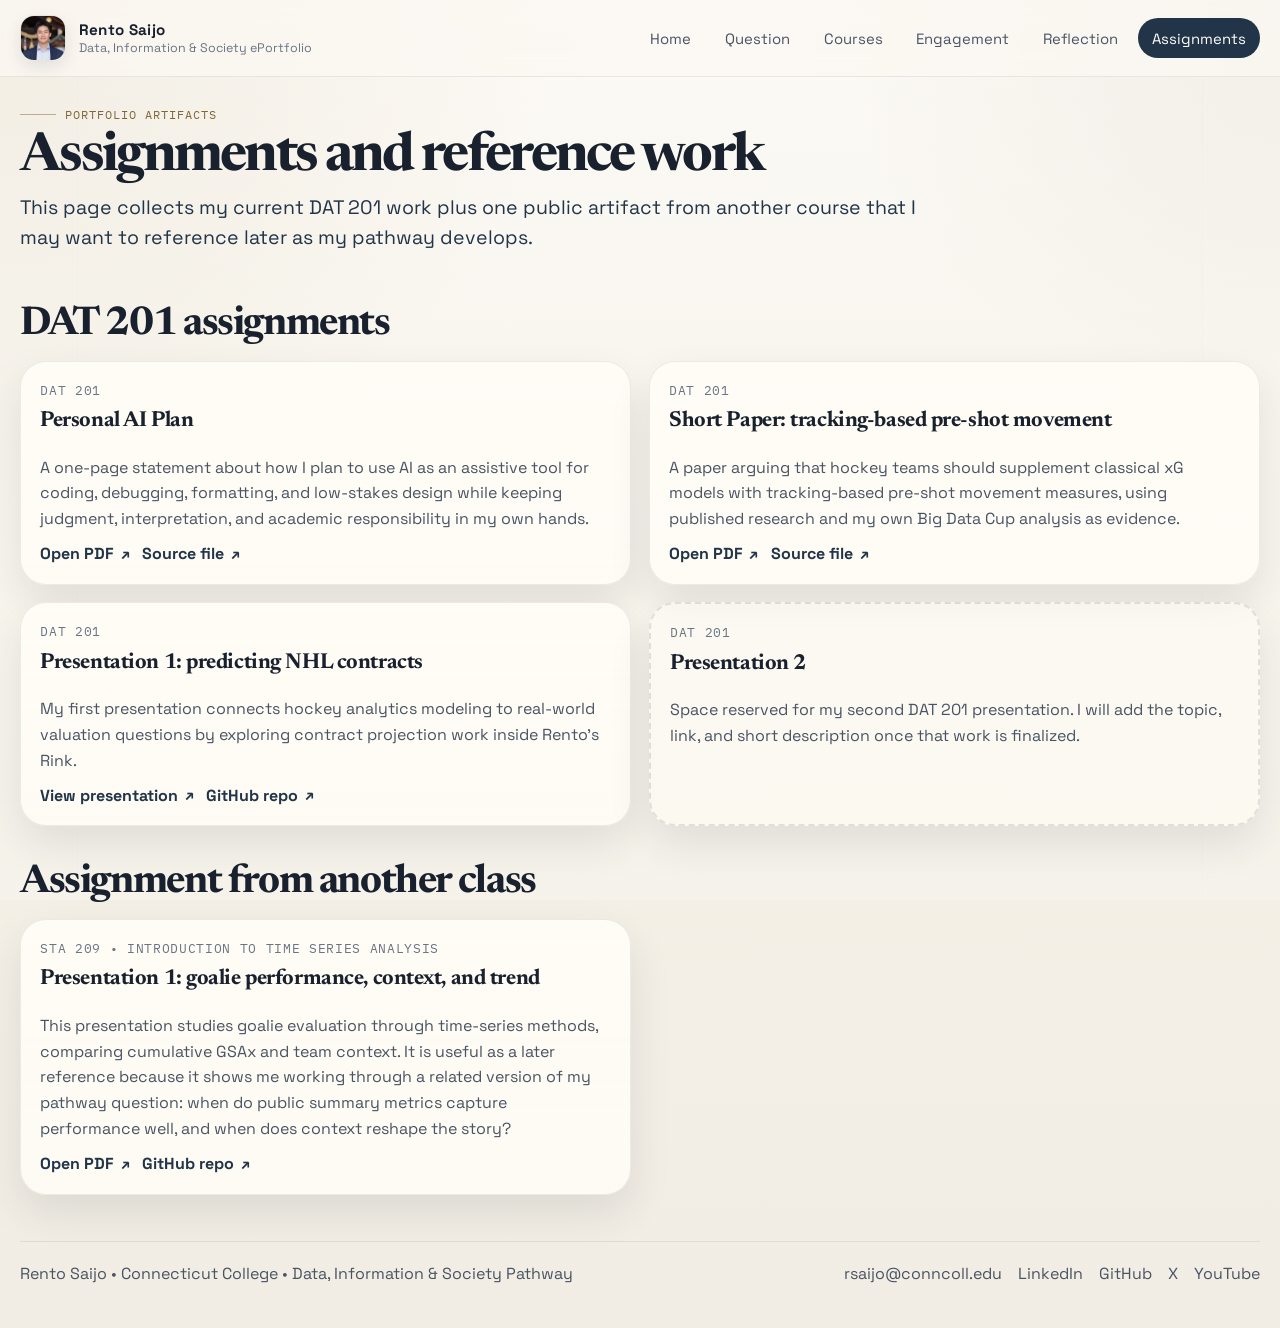
==== assignments.html @ 95d4f437 "Start ePortfolio" ====
<!DOCTYPE html>
<html lang="en">
  <head>
    <meta charset="UTF-8" />
    <meta name="viewport" content="width=device-width, initial-scale=1.0" />
    <title>Assignments | Rento Saijo</title>
    <meta name="description" content="Assignments for Rento Saijo's Data, Information and Society ePortfolio." />
    <link rel="icon" type="image/png" href="assets/letter_raw.png" />
    <link rel="stylesheet" href="styles.css" />
    <script src="script.js" defer></script>
  </head>
  <body>
    <header class="site-header">
      <div class="shell">
        <a class="brand" href="index.html">
          <img class="brand-mark" src="assets/RentoSaijo_Background.jpeg" alt="Portrait of Rento Saijo" />
          <div class="brand-text">
            <p class="brand-title">Rento Saijo</p>
            <p class="brand-subtitle">Data, Information &amp; Society ePortfolio</p>
          </div>
        </a>
        <button class="nav-toggle" data-nav-toggle aria-expanded="false" aria-label="Open navigation">
          Menu
        </button>
        <nav class="site-nav" data-nav>
          <a href="index.html">Home</a>
          <a href="question.html">Question</a>
          <a href="courses.html">Courses</a>
          <a href="engagement.html">Engagement</a>
          <a href="reflection.html">Reflection</a>
          <a class="active" href="assignments.html">Assignments</a>
        </nav>
      </div>
    </header>

    <main class="shell">
      <section class="content-hero">
        <div>
          <div class="eyebrow">Portfolio Artifacts</div>
          <h1>Assignments and reference work</h1>
          <p class="subhead">
            This page collects my current DAT 201 work plus one public artifact from another course that I may want to reference
            later as my pathway develops.
          </p>
        </div>
      </section>

      <section class="section">
        <div class="section-heading">
          <h2>DAT 201 assignments</h2>
          <p>The core pathway materials are already beginning to define the themes of data, ethics, interpretation, and modeling.</p>
        </div>
        <div class="assignment-grid dat201-grid">
          <article class="assignment-card">
            <span class="course-number">DAT 201</span>
            <h3>Personal AI Plan</h3>
            <p>
              A one-page statement about how I plan to use AI as an assistive tool for coding, debugging, formatting, and
              low-stakes design while keeping judgment, interpretation, and academic responsibility in my own hands.
            </p>
            <div class="assignment-links">
              <a class="text-link" href="Plan.pdf" target="_blank" rel="noopener noreferrer">Open PDF</a>
              <a class="text-link" href="Plan.tex" target="_blank" rel="noopener noreferrer">Source file</a>
            </div>
          </article>

          <article class="assignment-card">
            <span class="course-number">DAT 201</span>
            <h3>Short Paper: tracking-based pre-shot movement</h3>
            <p>
              A paper arguing that hockey teams should supplement classical xG models with tracking-based pre-shot movement
              measures, using published research and my own Big Data Cup analysis as evidence.
            </p>
            <div class="assignment-links">
              <a class="text-link" href="Paper.pdf" target="_blank" rel="noopener noreferrer">Open PDF</a>
              <a class="text-link" href="Paper.Rmd" target="_blank" rel="noopener noreferrer">Source file</a>
            </div>
          </article>

          <article class="assignment-card">
            <span class="course-number">DAT 201</span>
            <h3>Presentation 1: predicting NHL contracts</h3>
            <p>
              My first presentation connects hockey analytics modeling to real-world valuation questions by exploring contract
              projection work inside Rento&rsquo;s Rink.
            </p>
            <div class="assignment-links">
              <a class="text-link" href="https://github.com/RentoSaijo/rentosrink/blob/bab757015dbcf5814c6aced6017b07daf5ef8c79/models/contracts/contracts.pptx" target="_blank" rel="noopener noreferrer">View presentation</a>
              <a class="text-link" href="https://github.com/RentoSaijo/rentosrink" target="_blank" rel="noopener noreferrer">GitHub repo</a>
            </div>
          </article>

          <article class="assignment-card placeholder">
            <span class="course-number">DAT 201</span>
            <h3>Presentation 2</h3>
            <p>
              Space reserved for my second DAT 201 presentation. I will add the topic, link, and short description once that work
              is finalized.
            </p>
          </article>
        </div>
      </section>

      <section class="section">
        <div class="section-heading">
          <h2>Assignment from another class</h2>
          <p>
            I chose a public artifact from <a class="text-link" href="https://github.com/RentoSaijo/STA209" target="_blank" rel="noopener noreferrer">STA 209</a>
            because it is recent, polished, publicly viewable, and connected to the same larger question of how performance
            should be evaluated.
          </p>
        </div>
        <div class="detail-grid">
          <article class="detail-card">
            <span class="course-number">STA 209 • Introduction to Time Series Analysis</span>
            <h3>Presentation 1: goalie performance, context, and trend</h3>
            <p>
              This presentation studies goalie evaluation through time-series methods, comparing cumulative GSAx and team context.
              It is useful as a later reference because it shows me working through a related version of my pathway question: when
              do public summary metrics capture performance well, and when does context reshape the story?
            </p>
            <div class="assignment-links">
              <a class="text-link" href="https://github.com/RentoSaijo/STA209/blob/main/Presentation1.pdf" target="_blank" rel="noopener noreferrer">Open PDF</a>
              <a class="text-link" href="https://github.com/RentoSaijo/STA209" target="_blank" rel="noopener noreferrer">GitHub repo</a>
            </div>
          </article>
        </div>
      </section>

      <footer class="footer">
        <div class="footer-inner">
          <p>Rento Saijo • Connecticut College • Data, Information &amp; Society Pathway</p>
          <div class="footer-links">
            <a href="mailto:rsaijo@conncoll.edu">rsaijo@conncoll.edu</a>
            <a href="https://www.linkedin.com/in/rentosaijo/" target="_blank" rel="noopener noreferrer">LinkedIn</a>
            <a href="https://github.com/RentoSaijo" target="_blank" rel="noopener noreferrer">GitHub</a>
            <a href="https://x.com/RentoSaijo" target="_blank" rel="noopener noreferrer">X</a>
            <a href="https://www.youtube.com/@RentoSaijo" target="_blank" rel="noopener noreferrer">YouTube</a>
          </div>
        </div>
      </footer>
    </main>
  </body>
</html>
---- styles.css ----
@import url("https://fonts.googleapis.com/css2?family=Newsreader:opsz,wght@6..72,500;6..72,700&family=IBM+Plex+Mono:wght@400;500&family=Space+Grotesk:wght@400;500;700&display=swap");

:root {
  --bg: #f5f1e7;
  --bg-soft: #ece5d6;
  --surface: rgba(255, 252, 246, 0.82);
  --surface-strong: rgba(255, 252, 246, 0.95);
  --surface-warm: #f1ebdf;
  --ink: #18212d;
  --ink-soft: #495463;
  --ink-muted: #697585;
  --line: rgba(24, 33, 45, 0.1);
  --line-strong: rgba(24, 33, 45, 0.18);
  --accent: #b59b67;
  --accent-deep: #816838;
  --accent-soft: rgba(181, 155, 103, 0.16);
  --navy: #213448;
  --navy-soft: #2f455b;
  --shadow: 0 18px 42px rgba(31, 37, 46, 0.1);
  --radius-lg: 26px;
  --radius-md: 18px;
  --radius-sm: 14px;
  --container: min(1240px, calc(100vw - 2rem));
}

* {
  box-sizing: border-box;
}

html {
  scroll-behavior: smooth;
}

body {
  margin: 0;
  min-height: 100vh;
  position: relative;
  color: var(--ink);
  font-family: "Space Grotesk", "Avenir Next", sans-serif;
  background:
    radial-gradient(circle at top left, rgba(181, 155, 103, 0.16), transparent 30%),
    radial-gradient(circle at top right, rgba(91, 76, 47, 0.08), transparent 24%),
    linear-gradient(180deg, #fbf8f2 0%, var(--bg) 48%, #f2ede4 100%);
}

body::before {
  content: "";
  position: fixed;
  inset: 0;
  z-index: -1;
  pointer-events: none;
  opacity: 0.55;
  background:
    linear-gradient(rgba(255, 255, 255, 0.42), rgba(255, 255, 255, 0.42)),
    linear-gradient(90deg, transparent 0 6%, rgba(33, 52, 72, 0.03) 6% 6.1%, transparent 6.1% 93.9%, rgba(33, 52, 72, 0.03) 93.9% 94%, transparent 94%),
    linear-gradient(transparent 0 11%, rgba(33, 52, 72, 0.025) 11% 11.12%, transparent 11.12% 88.88%, rgba(33, 52, 72, 0.025) 88.88% 89%, transparent 89%);
}

a {
  color: inherit;
  text-decoration: none;
}

img {
  display: block;
  max-width: 100%;
}

p {
  margin: 0;
}

p + p {
  margin-top: 0.8rem;
}

.shell {
  width: var(--container);
  margin: 0 auto;
}

.site-header {
  position: sticky;
  top: 0;
  z-index: 20;
  backdrop-filter: blur(14px);
  background: rgba(251, 248, 242, 0.76);
  border-bottom: 1px solid rgba(24, 33, 45, 0.08);
}

.site-header .shell {
  display: flex;
  align-items: center;
  justify-content: space-between;
  gap: 1rem;
  min-height: 76px;
}

.brand {
  display: flex;
  align-items: center;
  gap: 0.8rem;
  min-width: 0;
}

.brand-mark {
  width: 46px;
  height: 46px;
  object-fit: cover;
  object-position: center top;
  border-radius: 14px;
  border: 1px solid rgba(24, 33, 45, 0.08);
  box-shadow: 0 6px 16px rgba(24, 33, 45, 0.1);
}

.brand-title {
  margin: 0;
  font-size: 0.95rem;
  font-weight: 700;
  letter-spacing: 0.02em;
}

.brand-subtitle {
  margin: 0.12rem 0 0;
  color: var(--ink-muted);
  font-size: 0.78rem;
}

.nav-toggle {
  display: none;
  border: 1px solid var(--line-strong);
  background: var(--surface-strong);
  color: var(--ink);
  border-radius: 999px;
  padding: 0.55rem 0.9rem;
  font: inherit;
}

.site-nav {
  display: flex;
  align-items: center;
  gap: 0.35rem;
  flex-wrap: wrap;
  justify-content: flex-end;
}

.site-nav a {
  padding: 0.68rem 0.88rem;
  border-radius: 999px;
  color: var(--ink-soft);
  font-size: 0.93rem;
  transition: background-color 140ms ease, color 140ms ease, transform 140ms ease;
}

.site-nav a:hover,
.site-nav a:focus-visible {
  background: rgba(33, 52, 72, 0.07);
  color: var(--ink);
  transform: translateY(-1px);
}

.site-nav a.active {
  background: var(--navy);
  color: white;
}

main {
  padding: 1.15rem 0 2.75rem;
}

.page-hero,
.content-hero {
  display: grid;
  align-items: start;
  gap: 1.5rem;
}

.page-hero {
  grid-template-columns: minmax(0, 1.22fr) minmax(320px, 0.78fr);
  gap: 1.1rem;
}

.content-hero {
  padding-top: 0.2rem;
}

.eyebrow {
  display: inline-flex;
  align-items: center;
  gap: 0.55rem;
  margin-bottom: 0.65rem;
  color: var(--accent-deep);
  font-family: "IBM Plex Mono", monospace;
  font-size: 0.78rem;
  letter-spacing: 0.08em;
  text-transform: uppercase;
}

.eyebrow::before {
  content: "";
  width: 2.25rem;
  height: 1px;
  background: currentColor;
  opacity: 0.5;
}

.hero-copy h1,
.content-hero h1,
.section-heading h2,
.project-card h3,
.course-card h3,
.assignment-card h3,
.detail-card h3,
.timeline-card h3,
.feature-card h3,
.note-card h3 {
  font-family: "Newsreader", Georgia, serif;
}

.hero-copy h1 {
  margin: 0 0 0.55rem;
  font-size: clamp(3.1rem, 5.8vw, 4.95rem);
  line-height: 0.94;
  letter-spacing: -0.045em;
}

.content-hero h1 {
  margin: 0 0 0.55rem;
  max-width: none;
  font-size: clamp(2.35rem, 4.2vw, 3.55rem);
  line-height: 0.96;
  letter-spacing: -0.05em;
}

.hero-copy .subhead,
.content-hero .subhead {
  margin: 0 0 0.9rem;
  max-width: 56rem;
  color: var(--navy);
  font-size: clamp(1rem, 1.85vw, 1.22rem);
  line-height: 1.55;
}

.hero-copy p,
.content-hero p,
.feature-card p,
.course-card p,
.assignment-card p,
.detail-card p,
.timeline-card p,
.note-card p,
.section-heading p {
  color: var(--ink-soft);
  line-height: 1.62;
}

.button-row {
  display: flex;
  flex-wrap: wrap;
  gap: 0.75rem;
  margin-top: 1.05rem;
}

.button {
  display: inline-flex;
  align-items: center;
  justify-content: center;
  min-height: 46px;
  padding: 0.82rem 1.02rem;
  border: 1px solid transparent;
  border-radius: 999px;
  font-weight: 700;
  transition: transform 140ms ease, box-shadow 140ms ease, background-color 140ms ease;
}

.button:hover,
.button:focus-visible {
  transform: translateY(-1px);
}

.button-primary {
  background: linear-gradient(135deg, var(--navy), var(--navy-soft));
  color: white;
  box-shadow: 0 12px 26px rgba(33, 52, 72, 0.18);
}

.button-secondary {
  background: var(--surface-strong);
  border-color: rgba(24, 33, 45, 0.12);
}

.button-ghost {
  background: transparent;
  border-color: rgba(24, 33, 45, 0.14);
}

.hero-visual {
  position: relative;
  max-width: 410px;
  width: 100%;
  justify-self: end;
}

.portrait-card,
.feature-card,
.project-card,
.course-card,
.assignment-card,
.detail-card,
.timeline-card,
.preview-card,
.note-card,
.question-panel {
  overflow: hidden;
  border-radius: var(--radius-lg);
  border: 1px solid rgba(24, 33, 45, 0.08);
  background: linear-gradient(180deg, rgba(255, 252, 246, 0.96), rgba(255, 252, 246, 0.88));
  box-shadow: var(--shadow);
}

.portrait-card {
  position: relative;
  padding: 1rem;
}

.portrait-card::before {
  content: "";
  position: absolute;
  inset: 0;
  background:
    radial-gradient(circle at 26% 18%, rgba(181, 155, 103, 0.28), transparent 24%),
    radial-gradient(circle at 75% 18%, rgba(33, 52, 72, 0.1), transparent 22%),
    linear-gradient(180deg, rgba(255, 255, 255, 0.06), transparent 72%);
  pointer-events: none;
}

.carousel {
  position: relative;
}

.carousel-slide {
  display: none;
}

.carousel-slide.is-active {
  display: block;
}

.portrait-frame {
  position: relative;
  min-height: 350px;
  overflow: hidden;
  border-radius: 22px;
  border: 1px solid rgba(24, 33, 45, 0.08);
  background:
    linear-gradient(180deg, rgba(250, 245, 238, 0.84), rgba(235, 228, 214, 0.54)),
    url("assets/letter_background.png") center/cover no-repeat;
}

.portrait-frame img {
  width: 100%;
  height: 100%;
  object-fit: cover;
  object-position: center;
}

.portrait-frame.photo img {
  object-position: center top;
}

.portrait-frame.nhl-post {
  background:
    linear-gradient(180deg, rgba(18, 20, 23, 0.05), rgba(18, 20, 23, 0.05)),
    #121417;
}

.carousel-caption {
  position: absolute;
  left: 1.15rem;
  right: 1.15rem;
  bottom: 1.15rem;
  padding: 0.95rem 1.05rem;
  border-radius: 18px;
  background: rgba(19, 25, 32, 0.86);
  color: rgba(255, 255, 255, 0.9);
  box-shadow: 0 18px 30px rgba(19, 25, 32, 0.22);
}

.carousel-caption strong,
.carousel-caption span {
  display: block;
}

.carousel-caption strong {
  font-family: "Newsreader", Georgia, serif;
  font-size: 1.28rem;
  line-height: 1.05;
}

.carousel-caption span {
  margin-top: 0.28rem;
  color: rgba(255, 255, 255, 0.72);
  line-height: 1.42;
}

.carousel-dots {
  display: flex;
  justify-content: center;
  gap: 0.55rem;
  padding-top: 0.85rem;
}

.carousel-dot {
  width: 11px;
  height: 11px;
  border: 0;
  border-radius: 999px;
  background: rgba(24, 33, 45, 0.16);
  cursor: pointer;
}

.carousel-dot.is-active {
  background: var(--accent);
  box-shadow: 0 0 0 5px rgba(181, 155, 103, 0.14);
}

.grid-two,
.card-grid,
.course-grid,
.assignment-grid,
.detail-grid,
.preview-grid,
.timeline-grid {
  display: grid;
  gap: 1.1rem;
}

.grid-two {
  grid-template-columns: repeat(2, minmax(0, 1fr));
  margin-top: 1.15rem;
}

.card-grid,
.course-grid,
.assignment-grid,
.timeline-grid {
  grid-template-columns: repeat(3, minmax(0, 1fr));
}

.assignment-grid.dat201-grid {
  grid-template-columns: repeat(2, minmax(0, 1fr));
}

.detail-grid,
.preview-grid {
  grid-template-columns: repeat(2, minmax(0, 1fr));
}

.section {
  margin-top: 2.4rem;
}

.section-heading {
  display: flex;
  flex-wrap: wrap;
  align-items: end;
  justify-content: space-between;
  gap: 0.75rem;
  margin-bottom: 0.95rem;
}

.section-heading h2 {
  margin: 0;
  font-size: clamp(1.95rem, 3.1vw, 2.9rem);
  line-height: 1;
  letter-spacing: -0.035em;
}

.section-heading p {
  display: none;
}

.feature-card,
.detail-card,
.timeline-card,
.course-card,
.assignment-card,
.project-card,
.preview-card,
.note-card,
.question-panel {
  padding: 1.2rem;
}

.feature-card h3,
.detail-card h3,
.timeline-card h3,
.course-card h3,
.assignment-card h3,
.project-card h3,
.note-card h3 {
  margin: 0 0 0.62rem;
  font-size: 1.36rem;
  line-height: 1.06;
  letter-spacing: -0.02em;
}

.feature-card .kicker,
.detail-card .kicker,
.course-card .kicker,
.assignment-card .kicker,
.timeline-card .kicker,
.preview-card .kicker,
.note-card .kicker {
  display: inline-block;
  margin-bottom: 0.58rem;
  color: var(--accent-deep);
  font-family: "IBM Plex Mono", monospace;
  font-size: 0.78rem;
  letter-spacing: 0.07em;
  text-transform: uppercase;
}

.project-card,
.course-card,
.assignment-card,
.detail-card,
.timeline-card {
  display: flex;
  flex-direction: column;
  gap: 0.7rem;
}

.project-visual {
  position: relative;
  min-height: 176px;
  overflow: hidden;
  border-radius: 20px;
  border: 1px solid rgba(24, 33, 45, 0.08);
  background:
    linear-gradient(135deg, rgba(181, 155, 103, 0.12), rgba(33, 52, 72, 0.06)),
    linear-gradient(180deg, rgba(255, 255, 255, 0.6), rgba(255, 255, 255, 0.85));
  display: flex;
  align-items: center;
  justify-content: center;
}

.project-visual img {
  width: 100%;
  height: 100%;
  object-fit: cover;
}

.project-visual.logo img {
  width: 112px;
  height: 112px;
  object-fit: contain;
}

.project-visual.slim-logo img {
  width: 132px;
  height: 132px;
  object-fit: contain;
  object-position: center;
  transform: none;
}

.project-visual.halo::before,
.project-visual.halo::after {
  content: "";
  position: absolute;
  border-radius: 999px;
  border: 1px solid rgba(181, 155, 103, 0.32);
}

.project-visual.halo::before {
  width: 172px;
  height: 172px;
}

.project-visual.halo::after {
  width: 110px;
  height: 110px;
  background:
    radial-gradient(circle at center, rgba(181, 155, 103, 0.18), rgba(181, 155, 103, 0.02) 68%, transparent 69%);
}

.project-visual.halo span {
  position: relative;
  z-index: 1;
  padding: 0.72rem 0.96rem;
  border-radius: 999px;
  background: rgba(24, 33, 45, 0.92);
  color: white;
  font-family: "IBM Plex Mono", monospace;
  font-size: 0.85rem;
}

.status-pill {
  display: inline-flex;
  align-items: center;
  padding: 0.48rem 0.85rem;
  border-radius: 999px;
  font-size: 0.84rem;
  font-weight: 600;
  background: rgba(33, 52, 72, 0.07);
  color: var(--navy);
}

.status-pill.current {
  background: rgba(181, 155, 103, 0.2);
  color: var(--accent-deep);
}

.status-pill.future {
  background: rgba(98, 88, 66, 0.12);
  color: #5f5337;
}

.course-number,
.assignment-card .course-number {
  color: var(--ink-muted);
  font-family: "IBM Plex Mono", monospace;
  font-size: 0.84rem;
  letter-spacing: 0.05em;
  text-transform: uppercase;
}

.project-links,
.assignment-links {
  display: flex;
  flex-wrap: wrap;
  gap: 0.8rem;
  margin-top: auto;
}

.text-link {
  display: inline-flex;
  align-items: center;
  gap: 0.4rem;
  color: var(--navy);
  font-weight: 700;
}

.text-link::after {
  content: "↗";
  font-size: 0.92em;
}

.desc-link {
  margin-top: auto;
}

.question-panel {
  padding: 1.35rem 1.45rem;
  border-left: 5px solid var(--accent);
  background:
    linear-gradient(180deg, rgba(255, 252, 246, 0.98), rgba(244, 238, 226, 0.94));
}

.question-panel p {
  max-width: none;
  color: var(--ink);
  font-family: "Newsreader", Georgia, serif;
  font-size: clamp(1.6rem, 2.55vw, 2.18rem);
  line-height: 1.24;
  letter-spacing: -0.025em;
}

.list {
  display: grid;
  gap: 0.65rem;
  list-style: none;
  margin: 0;
  padding: 0;
}

.list li {
  padding: 0.72rem 0 0.72rem 0.92rem;
  border-left: 2px solid rgba(181, 155, 103, 0.28);
  color: var(--ink-soft);
}

.preview-frame {
  width: 100%;
  height: 420px;
  border: 1px solid rgba(24, 33, 45, 0.12);
  border-radius: 18px;
  background: white;
}

.timeline {
  position: relative;
}

.timeline::before {
  content: "";
  position: absolute;
  top: 0;
  bottom: 0;
  left: 12px;
  width: 1px;
  background: rgba(24, 33, 45, 0.14);
}

.timeline-item {
  position: relative;
  padding-left: 2rem;
}

.timeline-item + .timeline-item {
  margin-top: 0.9rem;
}

.timeline-item::before {
  content: "";
  position: absolute;
  top: 0.38rem;
  left: 6px;
  width: 12px;
  height: 12px;
  border-radius: 999px;
  background: var(--accent);
  box-shadow: 0 0 0 5px rgba(181, 155, 103, 0.14);
}

.placeholder {
  border: 2px dashed rgba(24, 33, 45, 0.12);
  background: rgba(255, 252, 246, 0.62);
}

.footer {
  margin-top: 2.9rem;
  padding-top: 1.3rem;
  border-top: 1px solid rgba(24, 33, 45, 0.08);
  color: var(--ink-soft);
}

.footer-inner {
  display: flex;
  flex-wrap: wrap;
  align-items: center;
  justify-content: space-between;
  gap: 0.85rem;
}

.footer-links {
  display: flex;
  flex-wrap: wrap;
  gap: 1rem;
}

@media (max-width: 1080px) {
  .page-hero,
  .grid-two,
  .card-grid,
  .course-grid,
  .assignment-grid,
  .detail-grid,
  .preview-grid,
  .timeline-grid {
    grid-template-columns: 1fr;
  }

  .content-hero h1,
  .section-heading p,
  .hero-copy .subhead,
  .content-hero .subhead {
    max-width: 100%;
  }
}

@media (max-width: 760px) {
  .site-header .shell {
    min-height: 70px;
  }

  .nav-toggle {
    display: inline-flex;
  }

  .site-nav {
    position: absolute;
    top: calc(100% + 0.4rem);
    left: 1rem;
    right: 1rem;
    display: none;
    flex-direction: column;
    align-items: stretch;
    padding: 0.7rem;
    border-radius: 20px;
    background: rgba(255, 252, 246, 0.98);
    border: 1px solid rgba(24, 33, 45, 0.1);
    box-shadow: var(--shadow);
  }

  .site-nav.open {
    display: flex;
  }

  .site-nav a {
    padding: 0.82rem 0.92rem;
  }

  main {
    padding-top: 0.85rem;
  }

  .hero-copy h1,
  .content-hero h1 {
    max-width: none;
    font-size: clamp(2.35rem, 12vw, 3.6rem);
  }

  .portrait-frame {
    min-height: 360px;
  }

  .preview-frame {
    height: 290px;
  }

  .footer-inner {
    align-items: flex-start;
  }
}

@media (max-width: 520px) {
  .shell {
    width: min(100vw - 1rem, 100%);
  }

  .portrait-card,
  .feature-card,
  .project-card,
  .course-card,
  .assignment-card,
  .detail-card,
  .timeline-card,
  .preview-card,
  .note-card,
  .question-panel {
    border-radius: 22px;
  }

  .portrait-card,
  .feature-card,
  .project-card,
  .course-card,
  .assignment-card,
  .detail-card,
  .timeline-card,
  .preview-card,
  .note-card,
  .question-panel {
    padding: 1rem;
  }

  .carousel-caption {
    left: 0.85rem;
    right: 0.85rem;
    bottom: 0.85rem;
  }
}
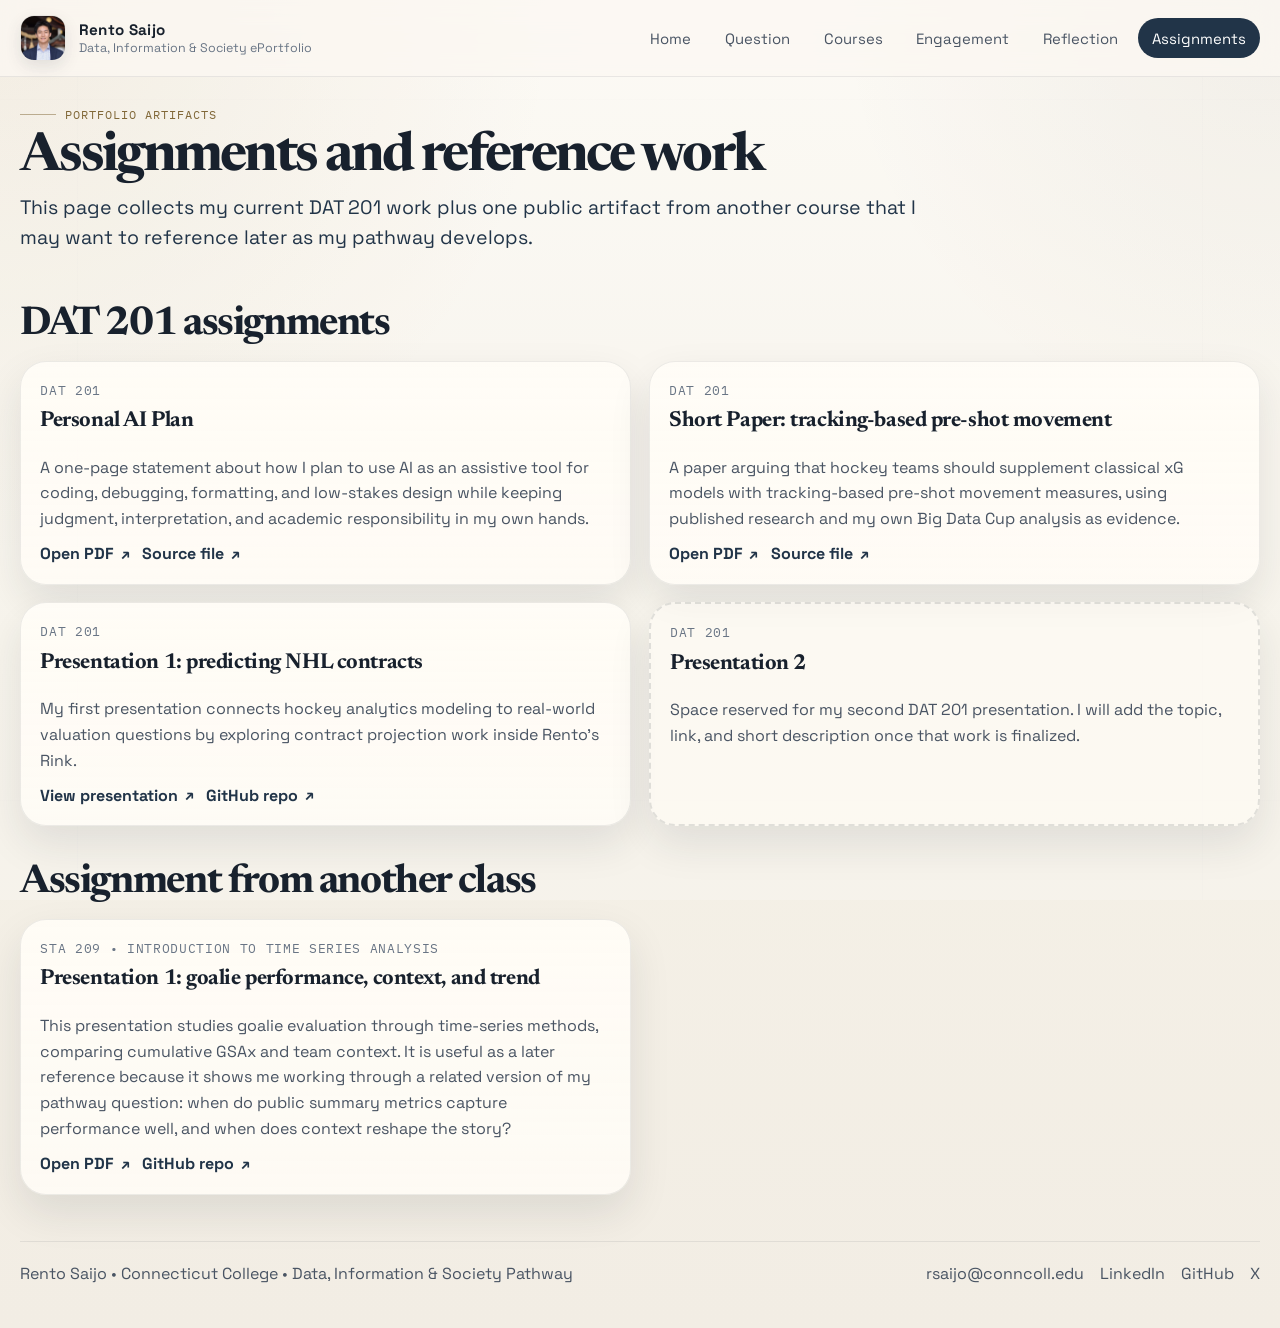
==== commit ce585638: "Update ePortfolio" ====
--- a/assignments.html
+++ b/assignments.html
@@ -135,7 +135,6 @@
             <a href="https://www.linkedin.com/in/rentosaijo/" target="_blank" rel="noopener noreferrer">LinkedIn</a>
             <a href="https://github.com/RentoSaijo" target="_blank" rel="noopener noreferrer">GitHub</a>
             <a href="https://x.com/RentoSaijo" target="_blank" rel="noopener noreferrer">X</a>
-            <a href="https://www.youtube.com/@RentoSaijo" target="_blank" rel="noopener noreferrer">YouTube</a>
           </div>
         </div>
       </footer>
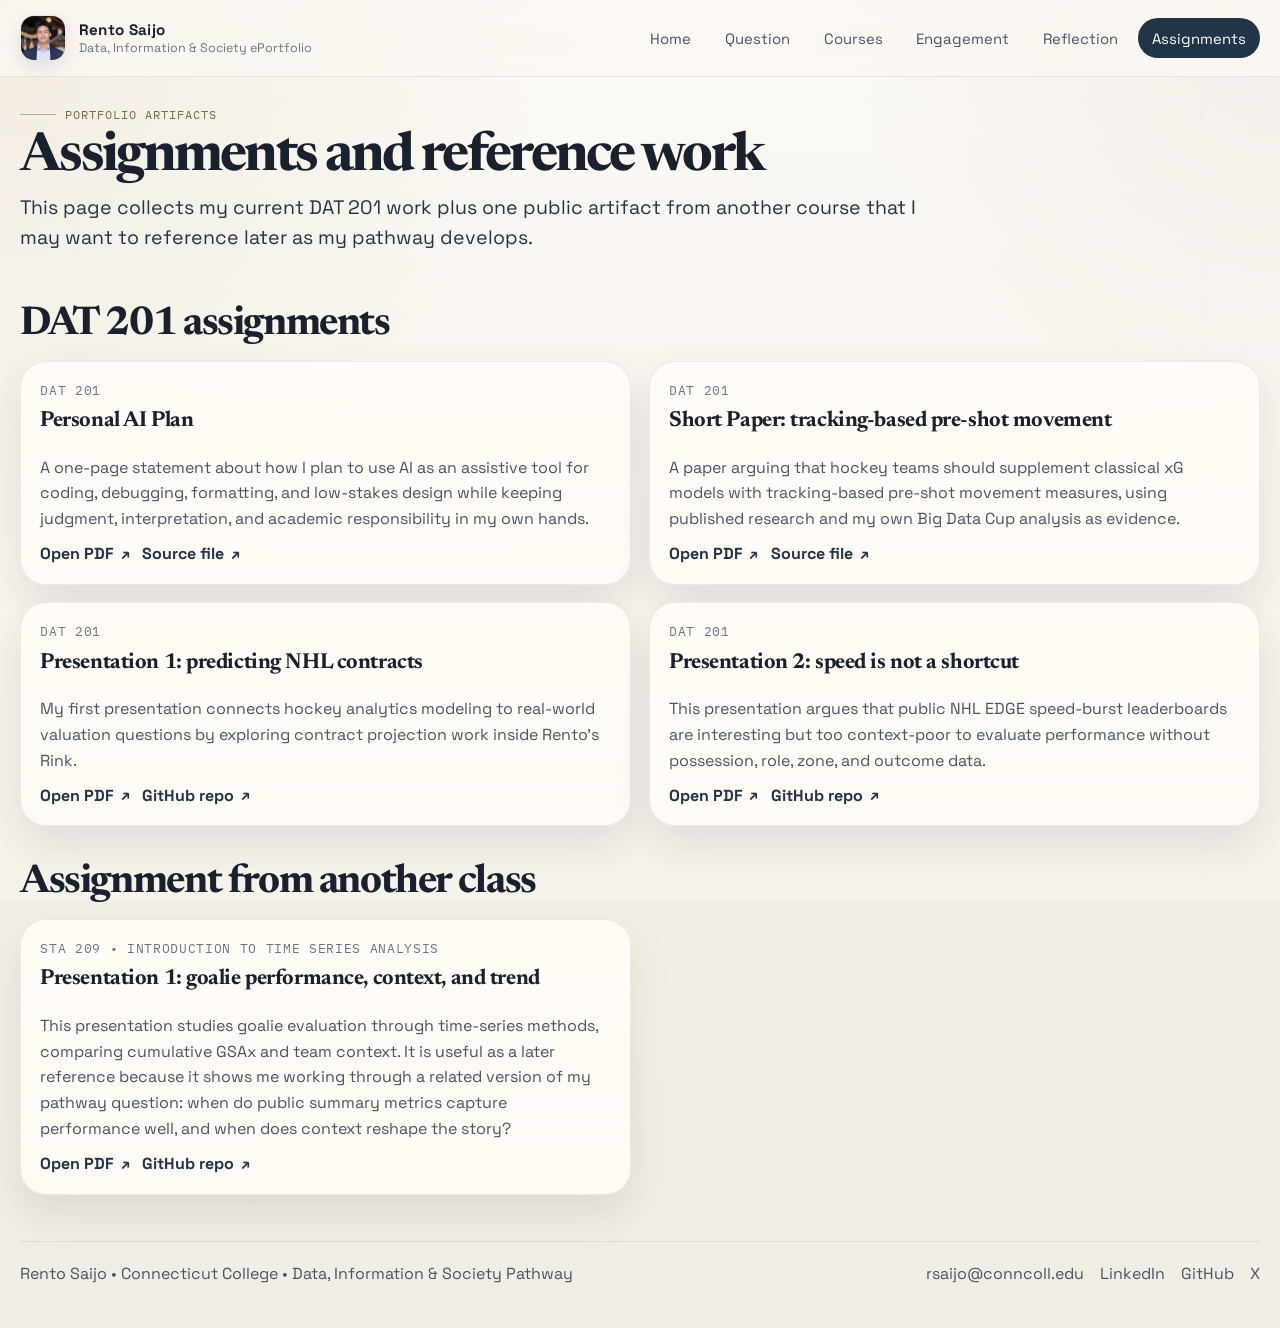
==== commit dea2d698: "Update ePortfolio" ====
--- a/assignments.html
+++ b/assignments.html
@@ -85,18 +85,22 @@
               projection work inside Rento&rsquo;s Rink.
             </p>
             <div class="assignment-links">
-              <a class="text-link" href="https://github.com/RentoSaijo/rentosrink/blob/bab757015dbcf5814c6aced6017b07daf5ef8c79/models/contracts/contracts.pptx" target="_blank" rel="noopener noreferrer">View presentation</a>
+              <a class="text-link" href="Presentation1.pdf" target="_blank" rel="noopener noreferrer">Open PDF</a>
               <a class="text-link" href="https://github.com/RentoSaijo/rentosrink" target="_blank" rel="noopener noreferrer">GitHub repo</a>
             </div>
           </article>
 
-          <article class="assignment-card placeholder">
+          <article class="assignment-card">
             <span class="course-number">DAT 201</span>
-            <h3>Presentation 2</h3>
+            <h3>Presentation 2: speed is not a shortcut</h3>
             <p>
-              Space reserved for my second DAT 201 presentation. I will add the topic, link, and short description once that work
-              is finalized.
+              This presentation argues that public NHL EDGE speed-burst leaderboards are interesting but too context-poor to
+              evaluate performance without possession, role, zone, and outcome data.
             </p>
+            <div class="assignment-links">
+              <a class="text-link" href="Presentation2.pdf" target="_blank" rel="noopener noreferrer">Open PDF</a>
+              <a class="text-link" href="https://github.com/RentoSaijo/DAT201" target="_blank" rel="noopener noreferrer">GitHub repo</a>
+            </div>
           </article>
         </div>
       </section>
